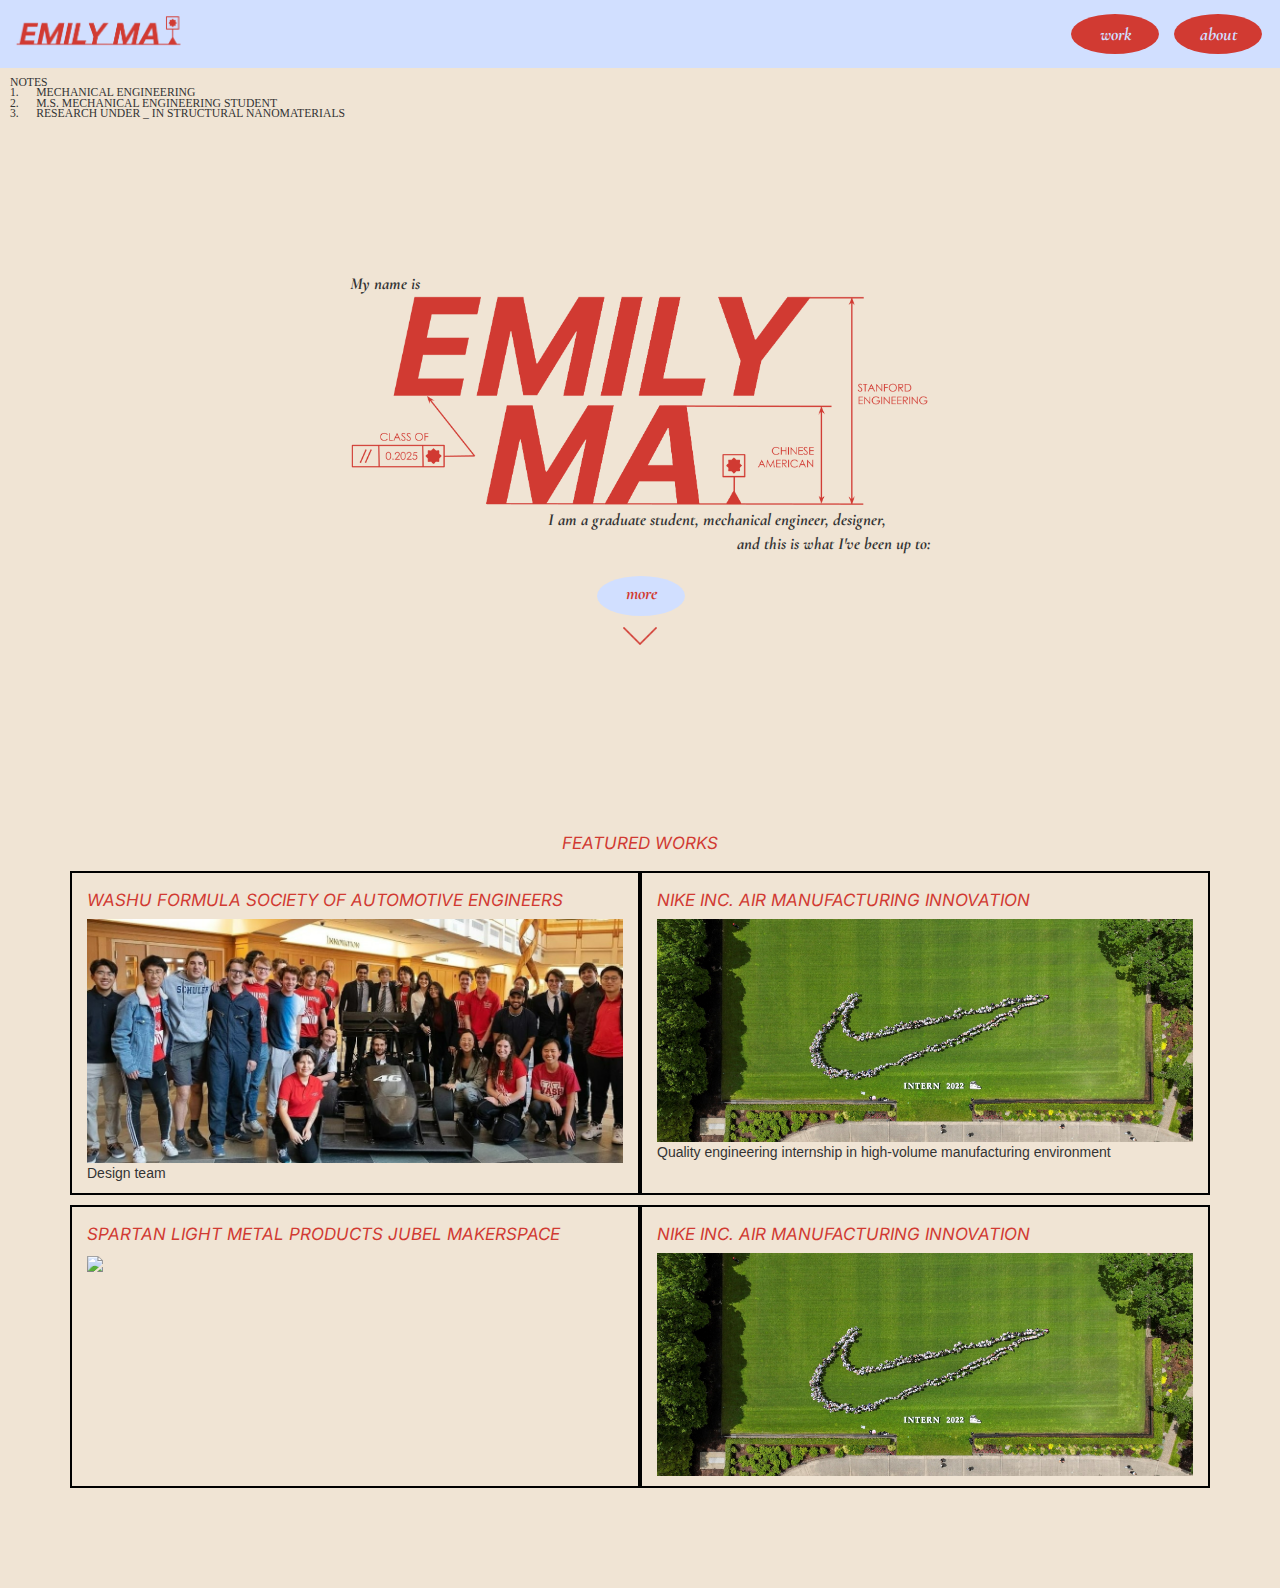
==== index.html @ bcf8a41b "blop" ====
<!DOCTYPE html>

<html lang="en">
    <meta name="viewport" content="width=device-width, initial-scale=1.0">
    <head>
        <link rel="stylesheet" href="https://cdn.jsdelivr.net/npm/bootstrap@4.0.0/dist/css/bootstrap.min.css" integrity="sha384-Gn5384xqQ1aoWXA+058RXPxPg6fy4IWvTNh0E263XmFcJlSAwiGgFAW/dAiS6JXm" crossorigin="anonymous">
        <link rel="stylesheet" href="style.css">
        <meta charset="utf-8">
        <meta name="viewport" content="width=device-width, initial-scale=1">
        <!-- Latest compiled and minified CSS -->
        <link rel="stylesheet" href="https://maxcdn.bootstrapcdn.com/bootstrap/3.4.1/css/bootstrap.min.css">

        <!-- jQuery library -->
            <script src="https://ajax.googleapis.com/ajax/libs/jquery/3.6.4/jquery.min.js"></script>

        <!-- Latest compiled JavaScript -->
        <script src="https://maxcdn.bootstrapcdn.com/bootstrap/3.4.1/js/bootstrap.min.js"></script>
        <link rel="stylesheet" href="https://maxcdn.bootstrapcdn.com/bootstrap/3.4.1/css/bootstrap.min.css">
        <script src="https://ajax.googleapis.com/ajax/libs/jquery/3.6.1/jquery.min.js"></script>
        <script src="https://maxcdn.bootstrapcdn.com/bootstrap/3.4.1/js/bootstrap.min.js"></script>
    </head>

    <body style="margin-bottom:100px; background-color: #F0E4D4;">
        <div class="sticky">
            <div>
          <p style="float:left">
            <a style="all: unset;" href="index.html"> <img src="nameheader.png" style="width:180px;padding-top:1px;"></a>
            </p>
          </div>
          <ul>
            <li class="ellipse"><a style="text-decoration: none; color:#D1DFFF" href="about.html">about</a></li>
            <li class="ellipse"><a style="text-decoration: none; color:#D1DFFF" href="work.html">work</a></li>
          </ul>
          <div style="clear:both;z-index: 10;"></div>
        </div>
        


        <p id="notes-block">
          NOTES <br/>
          1. &nbsp;&nbsp;&nbsp;&nbsp;&nbsp;MECHANICAL ENGINEERING  <br/>
          2. &nbsp;&nbsp;&nbsp;&nbsp;&nbsp;M.S. MECHANICAL ENGINEERING STUDENT  <br/>
          3. &nbsp;&nbsp;&nbsp;&nbsp;&nbsp;RESEARCH UNDER _ IN STRUCTURAL NANOMATERIALS<br/>
           <br/>
        </p>
        <div class="vert-center">
        <div>
        <p id="main-center-name-block"   style="padding-bottom:0px;">
            My name is <br/>
            <img src="namemain.png" style="width: 100%"> <br/>
            <p id="main-center-name-block" style="text-align:right; padding-top:0px;">
                I am a graduate student, mechanical engineer, designer, 
                &nbsp;&nbsp;&nbsp;&nbsp;&nbsp;&nbsp;&nbsp;&nbsp;&nbsp;&nbsp;
                <br/>
                and this is what I've been up to:
            </p>
        </p>
        <div id="more-parent">
          <li id='more' class="ellipse-more"><a style="text-decoration: none; color:#D13A32; margin-top:-3px;" href="#featured-works">more</a></li>
          <a href="#featured-works"><img src="arrow.png"  style="text-align:center; width: 40px; display:block; margin: auto;"> <br/></a>
      </div>
      
        </div>
        </div>
        
        <div id="featured-works" style="scroll-behavior: smooth;">
              <p  class="summary-experience-block-title" style="text-align:center; padding-top:30px;  font: size 25px">
                  FEATURED WORKS
              </p>
          </div>

        <div class="container" >
            <div class="row">
              <div class="col-md-6">
                <p class="summary-experience-block-title" style="margin-top:20px;">WASHU FORMULA SOCIETY OF AUTOMOTIVE ENGINEERS</p>
                <img src="racing1.JPG" style="width:100%;">
                Design team
              </div>
              <div class="col-md-6">
                <p class="summary-experience-block-title" style="margin-top:20px;">NIKE INC. AIR MANUFACTURING INNOVATION</p>
                <img src="nike1.jpg" style="width:100%;">
                Quality engineering internship in high-volume manufacturing environment
              </div>
            </div>    
        </div>
        <div class="container">
            <div class="row">
              <div class="col-md-6">
                <p class="summary-experience-block-title" style="margin-top:20px;">SPARTAN LIGHT METAL PRODUCTS JUBEL MAKERSPACE</p>
                <img src="makerspace1.jpg" style="width:100%;">
              </div>
              <div class="col-md-6" >
                <p class="summary-experience-block-title" style="margin-top:20px;">NIKE INC. AIR MANUFACTURING INNOVATION</p>
                <img src="nike1.jpg" style="width:100%;">
              </div>
            </div>    
        </div>
        
        
      </body>
</html>
---- style.css ----
@import url('https://fonts.googleapis.com/css2?family=ADLaM+Display&family=Cormorant+Garamond:ital,wght@0,300;1,400&family=Inter:wght@800&display=swap');
@import url('https://fonts.googleapis.com/css2?family=ADLaM+Display&family=Cormorant+Garamond:ital@1&family=Inter:wght@600;800&display=swap');

.dot {
    height: 105px;
    width: 105px;
    background-color: #bbb;
    border-radius: 50%;
    display: inline-block;
    text-align: center;
    top: 50%;
  }

.center {
    border: 5px solid;
    margin: auto;
    width: 50%;
    padding: 10px;
}

#notes-block {
    /*border: 2px solid green;*/
    margin:10px;
    font-size: smaller;
    font-family: 'Century Gothic';
    line-height: 90%;

}

#summary-experience-block {
    /*border: 2px solid green;*/
    margin:40px;
    margin-left:50px;
    margin-right:50px;
    font-size: 11px;
    font-family: 'Century Gothic';
    line-height: 90%;
    padding:20px;

}

.summary-experience-block-title {
    font-family: 'INTER';
    font-size: 17px;
    font-style:italic;
    line-height: 90%;
    color: #D13A32;

}
#main-center-name-block {
    /*border: 2px solid green;*/
    margin:10px;
    font-family: 'Cormorant Garamond';
    font-weight:800;
    font-style:italic;
    font-size:larger;
    margin: auto;
    padding:10px;
    width:100%;
    max-width:600px;
}

#more {
    /*border: 2px solid green;*/
    font-family: 'Cormorant Garamond';
    font-weight:800;
    font-style:italic;
    font-size:18px;
    text-align:center;
}

#more-parent {
    /*border: 2px solid green;*/
    margin: 0 auto;
    width:100px;
}
.sticky{
    position:sticky;
    top: 0px;
    background-color: #D1DFFF;
    color: #fff;
    padding: 13px;
    padding-bottom:8px;
    text-align:center;
    font-size:18px;
    z-index: 10;
}



ul {
    list-style-type: none;
    margin: 0;
    padding: 0;
        
}
li {
    display: inline;
    float: right;
    margin-right:5px;
    margin-left:10px;

}
a {
    display: block;
    padding: 8px;
    background-color: #dddddd;
    color:#D1DFFF;
    text-decoration: none;
    font-family:'Cormorant Garamond';
    font-style:italic;
    font-weight:800;

}
.ellipse:hover {
    background-color: #9a2822;
}
.ellipse{
    background-color: #D13A32;
    height: 40px;
    width: 88px;
    border-radius: 50%; 
    margin-top:1px;
    margin-bottom:5px;
}
.ellipse-more:hover {
    background-color: #aac4ff;
}
.ellipse-more{
    background-color: #D1DFFF;
    height: 40px;
    width: 88px;
    border-radius: 50%; 
}
    
#email-hove:hover {
    color: #9a2822;
}


.col-md-6 {
    border:2px solid  black;
    margin-top:10px; 
    padding-bottom:10px;

}

.vert-center{
    display: flex;
    align-items: center;
    justify-content: center;
    height: 74vh;
    min-height:300px;
    
}
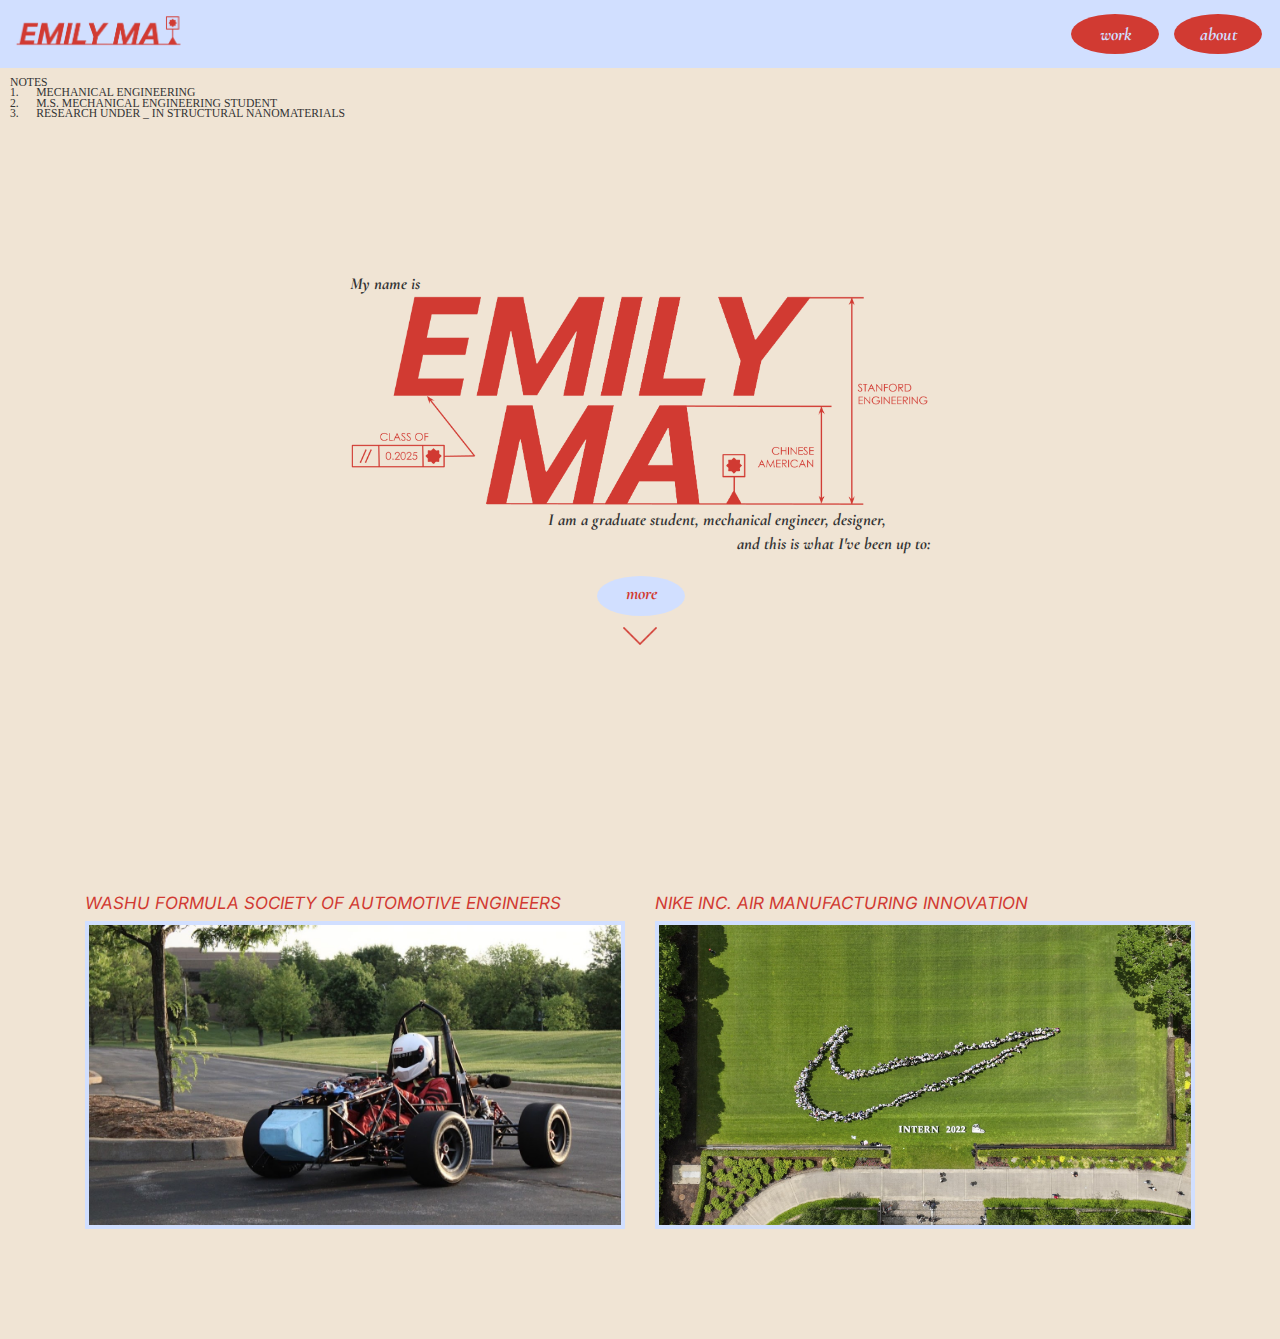
==== commit 2642aec3: "featured stuff" ====
--- a/index.html
+++ b/index.html
@@ -33,7 +33,6 @@
           </ul>
           <div style="clear:both;z-index: 10;"></div>
         </div>
-        
 
 
         <p id="notes-block">
@@ -64,25 +63,31 @@
         </div>
         
         <div id="featured-works" style="scroll-behavior: smooth;">
-              <p  class="summary-experience-block-title" style="text-align:center; padding-top:30px;  font: size 25px">
-                  FEATURED WORKS
+              <p  class="summary-experience-block-title" style="text-align:center; padding-top:50px;  font: size 25px">
+                  
               </p>
           </div>
 
         <div class="container" >
             <div class="row">
-              <div class="col-md-6">
-                <p class="summary-experience-block-title" style="margin-top:20px;">WASHU FORMULA SOCIETY OF AUTOMOTIVE ENGINEERS</p>
-                <img src="racing1.JPG" style="width:100%;">
-                Design team
+              <div class="col-md-6" >
+                <a style="all: unset;" href="washufsae.html"><p class="summary-experience-block-title" style="margin-top:20px;">WASHU FORMULA SOCIETY OF AUTOMOTIVE ENGINEERS</p> </a>
+                <a style="all: unset;" href="washufsae.html"><img src="racing1.JPG" style="width:100%; display:block;" id="1" class="image-slideshow"></a>
+                <a style="all: unset;" href="washufsae.html"><img src="racing2.jpeg" style="width:100%;" id="3" class="image-slideshow"></a>
+                <a style="all: unset;" href="washufsae.html"><img src="racing3.JPG" style="width:100%;" id="5" class="image-slideshow"></a>
+                
               </div>
-              <div class="col-md-6">
-                <p class="summary-experience-block-title" style="margin-top:20px;">NIKE INC. AIR MANUFACTURING INNOVATION</p>
-                <img src="nike1.jpg" style="width:100%;">
-                Quality engineering internship in high-volume manufacturing environment
+              <div class="col-md-6" >
+                <a style="all: unset;" href="nike.html"><p class="summary-experience-block-title" style="margin-top:20px;">NIKE INC. AIR MANUFACTURING INNOVATION</p></a>
+                <a style="all: unset;" href="nike.html"> <img src="nike1.jpg" style="width:100%; display:block;" id="2" class="image-slideshow"> </a>
+                <a style="all: unset;" href="nike.html"><img src="nike2.jpg" style="width:100%;" id="4" class="image-slideshow"></a>
+                <a style="all: unset;" href="nike.html"><img src="nike3.jpg" style="width:100%;" id="6" class="image-slideshow"></a>
+                
               </div>
             </div>    
         </div>
+
+        <!-- 
         <div class="container">
             <div class="row">
               <div class="col-md-6">
@@ -95,8 +100,33 @@
               </div>
             </div>    
         </div>
+        -->
         
-        
+        <script>
+          
+          var currentDisplayedFeaturedImage =1;
+          slideshowImages();
+          function slideshowImages() {
+              document.getElementById(currentDisplayedFeaturedImage).style.display = "none";
+              
+              if (currentDisplayedFeaturedImage<5){
+                currentDisplayedFeaturedImage++;
+                currentDisplayedFeaturedImage++;
+                document.getElementById(currentDisplayedFeaturedImage).style.display = "block";
+                currentDisplayedFeaturedImage--;
+                } else {
+                  document.getElementById(6).style.display = "none";
+                  currentDisplayedFeaturedImage=2;
+                  document.getElementById(currentDisplayedFeaturedImage).style.display = "block";
+                  
+                  currentDisplayedFeaturedImage =1;
+                  document.getElementById(currentDisplayedFeaturedImage).style.display = "block";
+                    
+                }
+              setTimeout(slideshowImages, 2000);
+          }
+         
+      </script>
       </body>
 </html>
 
--- a/style.css
+++ b/style.css
@@ -139,10 +139,9 @@
 
 
 .col-md-6 {
-    border:2px solid  black;
+    
     margin-top:10px; 
     padding-bottom:10px;
-
 }
 
 .vert-center{
@@ -152,4 +151,8 @@
     height: 74vh;
     min-height:300px;
     
-}+}
+.image-slideshow{
+    display:none;
+    border:4px solid #D1DFFF;
+}
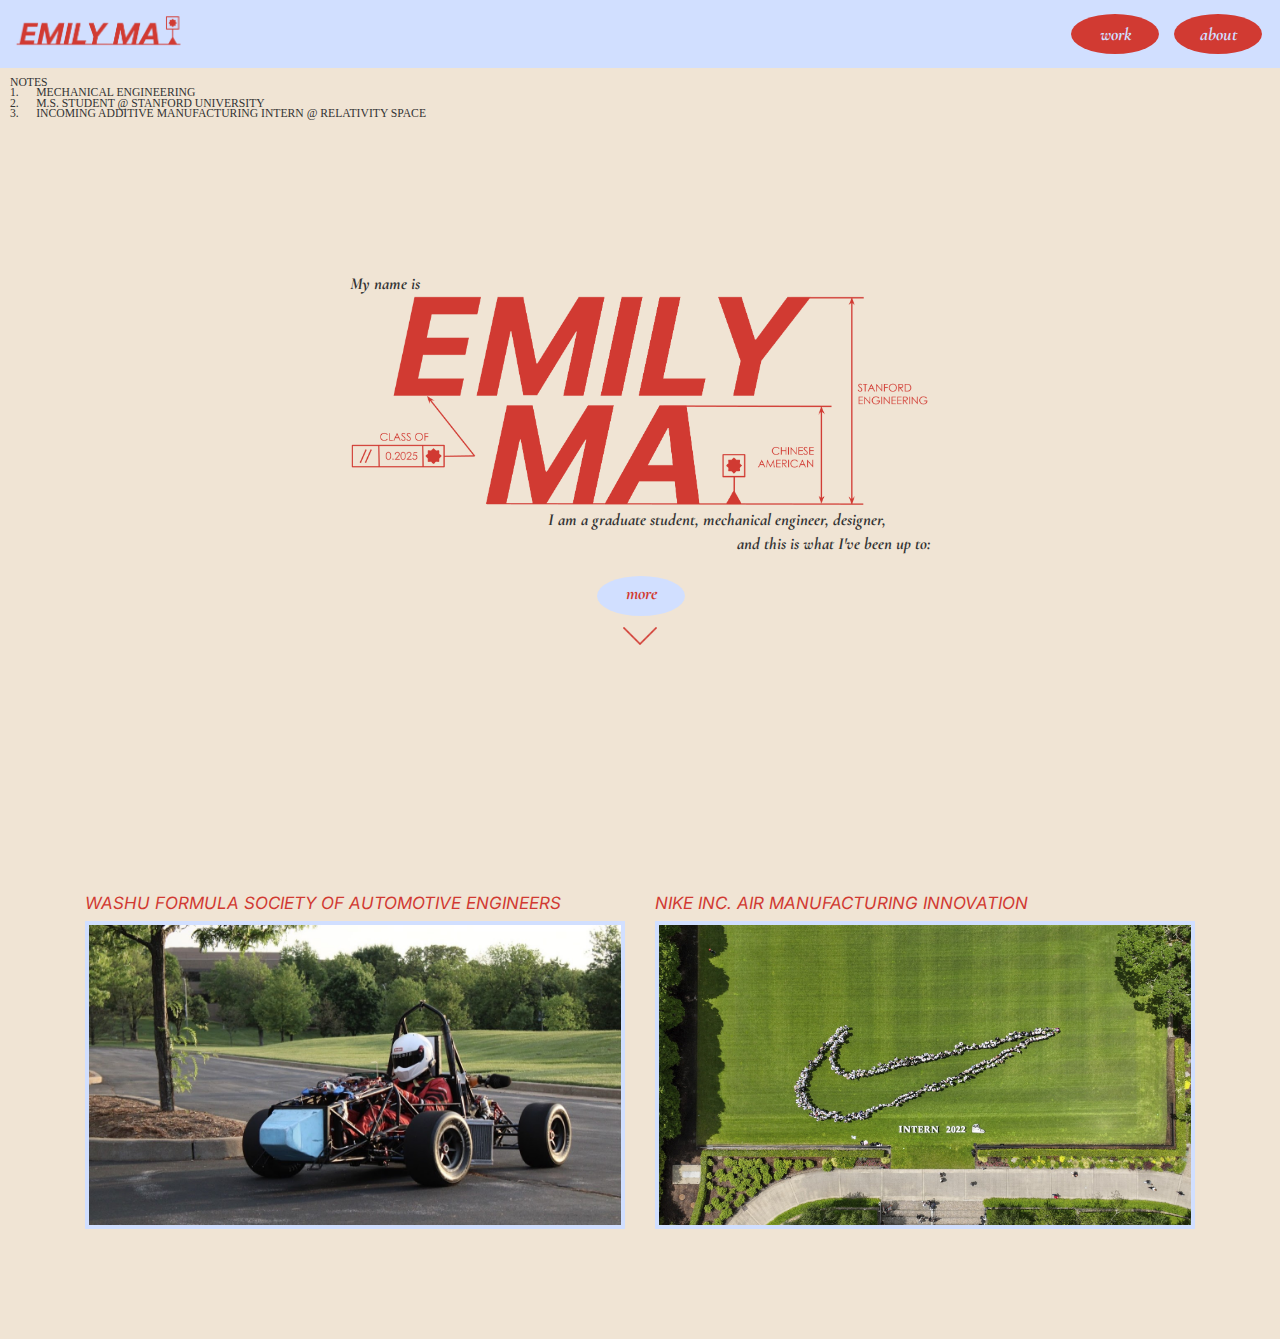
==== commit 37f443d2: "font colors" ====
--- a/index.html
+++ b/index.html
@@ -38,8 +38,8 @@
         <p id="notes-block">
           NOTES <br/>
           1. &nbsp;&nbsp;&nbsp;&nbsp;&nbsp;MECHANICAL ENGINEERING  <br/>
-          2. &nbsp;&nbsp;&nbsp;&nbsp;&nbsp;M.S. MECHANICAL ENGINEERING STUDENT  <br/>
-          3. &nbsp;&nbsp;&nbsp;&nbsp;&nbsp;RESEARCH UNDER _ IN STRUCTURAL NANOMATERIALS<br/>
+          2. &nbsp;&nbsp;&nbsp;&nbsp;&nbsp;M.S. STUDENT @  <span class="bold-on-hover"><a class="bold-on-hover" href="https://me.stanford.edu/" target="_blank">STANFORD UNIVERSITY</a></span> <br/>
+          3. &nbsp;&nbsp;&nbsp;&nbsp;&nbsp;INCOMING ADDITIVE MANUFACTURING INTERN @ <span class="bold-on-hover"><a class="bold-on-hover" href="https://www.relativityspace.com/" target="_blank">RELATIVITY SPACE</a></span><br/>
            <br/>
         </p>
         <div class="vert-center">
@@ -66,7 +66,7 @@
               <p  class="summary-experience-block-title" style="text-align:center; padding-top:50px;  font: size 25px">
                   
               </p>
-          </div>
+        </div>
 
         <div class="container" >
             <div class="row">
--- a/style.css
+++ b/style.css
@@ -29,6 +29,7 @@
 
 #summary-experience-block {
     /*border: 2px solid green;*/
+    
     margin:40px;
     margin-left:50px;
     margin-right:50px;
@@ -40,6 +41,7 @@
 }
 
 .summary-experience-block-title {
+    
     font-family: 'INTER';
     font-size: 17px;
     font-style:italic;
@@ -139,7 +141,6 @@
 
 
 .col-md-6 {
-    
     margin-top:10px; 
     padding-bottom:10px;
 }
@@ -156,3 +157,93 @@
     display:none;
     border:4px solid #D1DFFF;
 }
+
+
+.about-subheading-role-description{
+    text-decoration: none;
+    font-family:'Cormorant Garamond';
+    font-style:italic;
+    font-weight:800;
+    font-size:medium;
+}
+
+
+
+.scrolling_text {
+    width: 100%;
+    overflow: hidden;
+    display: flex;
+    white-space: nowrap;
+}
+
+@keyframes animate_text {
+    from {
+      transform: translate3d(0, 0, 0);
+    }
+    to {
+      transform: translate3d(-100%, 0, 0);
+    }
+}
+.text {
+    font-size: 25px;
+    color: #003049;
+    animation: animate_text 30s linear infinite; /* The animation property */
+    font-family: 'INTER';
+    font-style:italic;
+}
+
+.image-test {
+    opacity: 1;
+    display: block;
+    width: 100%;
+    height: auto;
+    transition: .5s ease;
+    backface-visibility: hidden;
+  }
+
+.middle-test {
+    transition: .5s ease;
+    opacity: 0;
+    position: absolute;
+    top: 50%;
+    left: 50%;
+    transform: translate(-50%, -50%);
+    -ms-transform: translate(-50%, -50%);
+    text-align: center;
+  }
+
+/* experience photo darkens on hover */
+.container-test:hover .image-test {
+    filter:brightness(70%);     
+}
+
+.container-test:hover .middle-test {
+    opacity: 1;
+  }
+  
+/* hovering over experience shows */
+.text-test {
+    background-color: #003049;
+    color: #D1DFFF;
+    font-size: 13px;
+    font-family:Georgia;
+    padding: 16px 16px;
+  }
+
+  .bold-on-hover a:hover {
+    all:unset;
+    font-weight: bolder;
+    color: #003049;
+  }
+  .bold-on-hover{
+    all:unset;
+    
+    
+  }
+
+  
+  
+  
+
+
+  
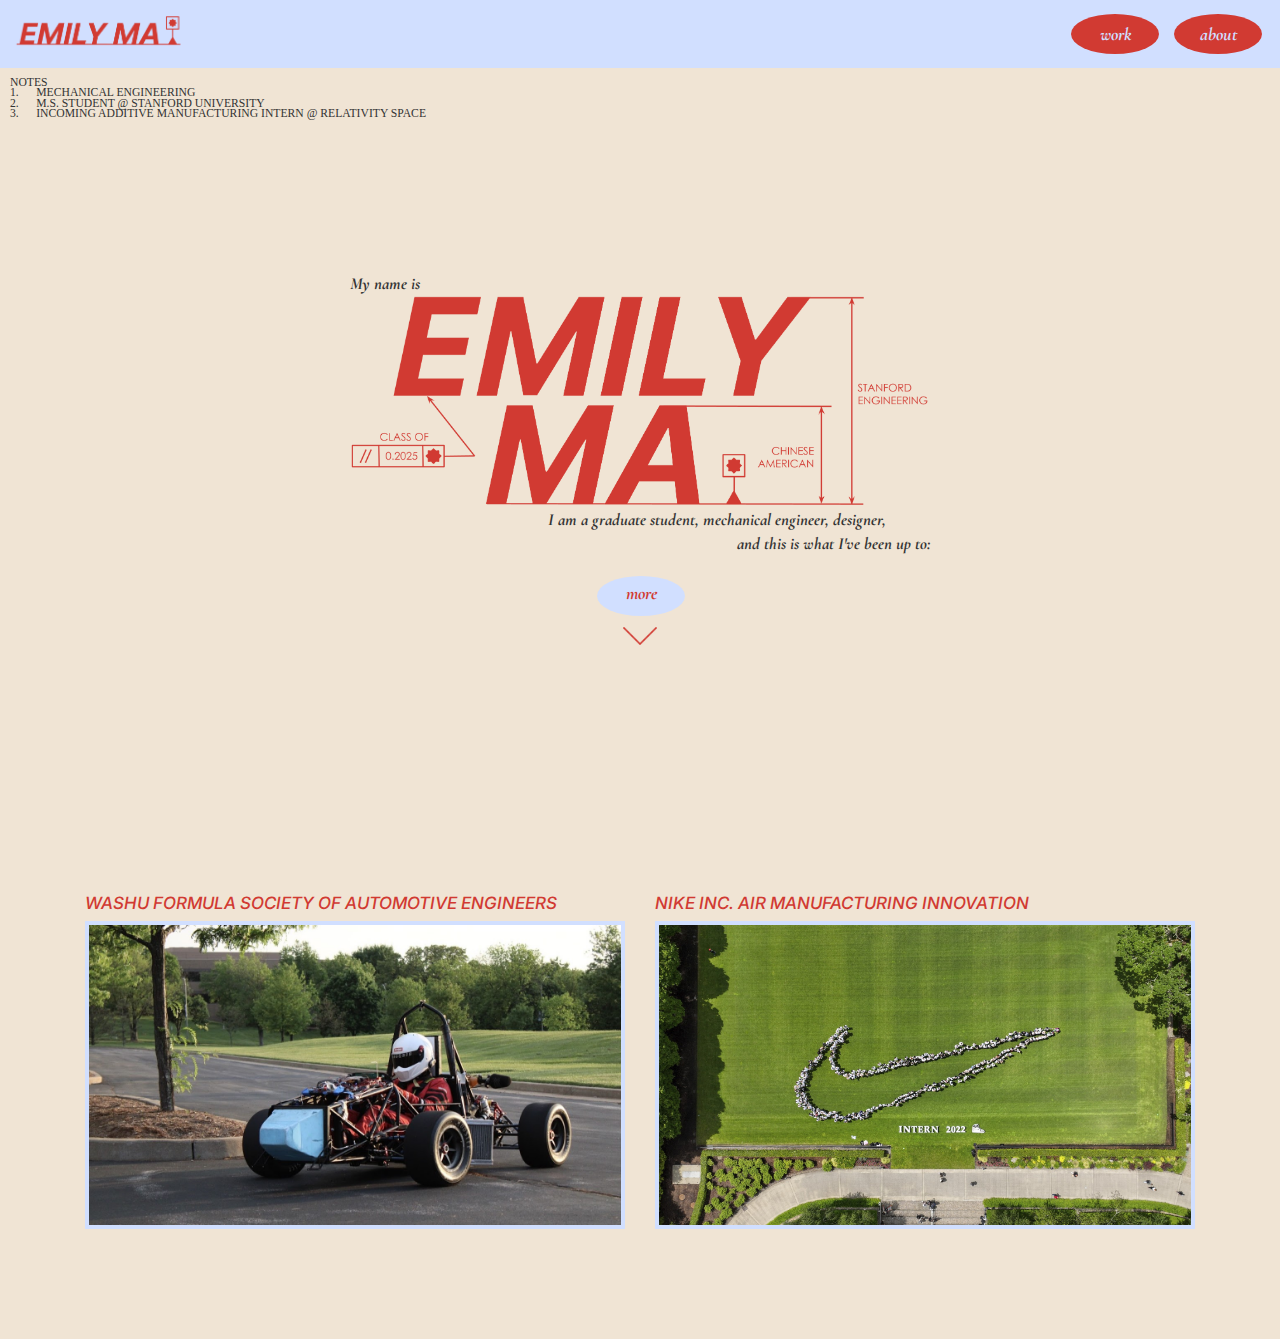
==== commit 8690a243: "bro fonts again" ====
--- a/index.html
+++ b/index.html
@@ -71,7 +71,11 @@
         <div class="container" >
             <div class="row">
               <div class="col-md-6" >
-                <a style="all: unset;" href="washufsae.html"><p class="summary-experience-block-title" style="margin-top:20px;">WASHU FORMULA SOCIETY OF AUTOMOTIVE ENGINEERS</p> </a>
+                <a style="all: unset;" href="washufsae.html">
+                  <p class="summary-experience-block-title" style="margin-top:20px;">
+                    WASHU FORMULA SOCIETY OF AUTOMOTIVE ENGINEERS
+                  </p> 
+                </a>
                 <a style="all: unset;" href="washufsae.html"><img src="racing1.JPG" style="width:100%; display:block;" id="1" class="image-slideshow"></a>
                 <a style="all: unset;" href="washufsae.html"><img src="racing2.jpeg" style="width:100%;" id="3" class="image-slideshow"></a>
                 <a style="all: unset;" href="washufsae.html"><img src="racing3.JPG" style="width:100%;" id="5" class="image-slideshow"></a>
--- a/style.css
+++ b/style.css
@@ -45,6 +45,7 @@
     font-family: 'INTER';
     font-size: 17px;
     font-style:italic;
+    font-weight:500;
     line-height: 90%;
     color: #D13A32;
 
@@ -174,6 +175,7 @@
     overflow: hidden;
     display: flex;
     white-space: nowrap;
+    font-weight: 800;
 }
 
 @keyframes animate_text {
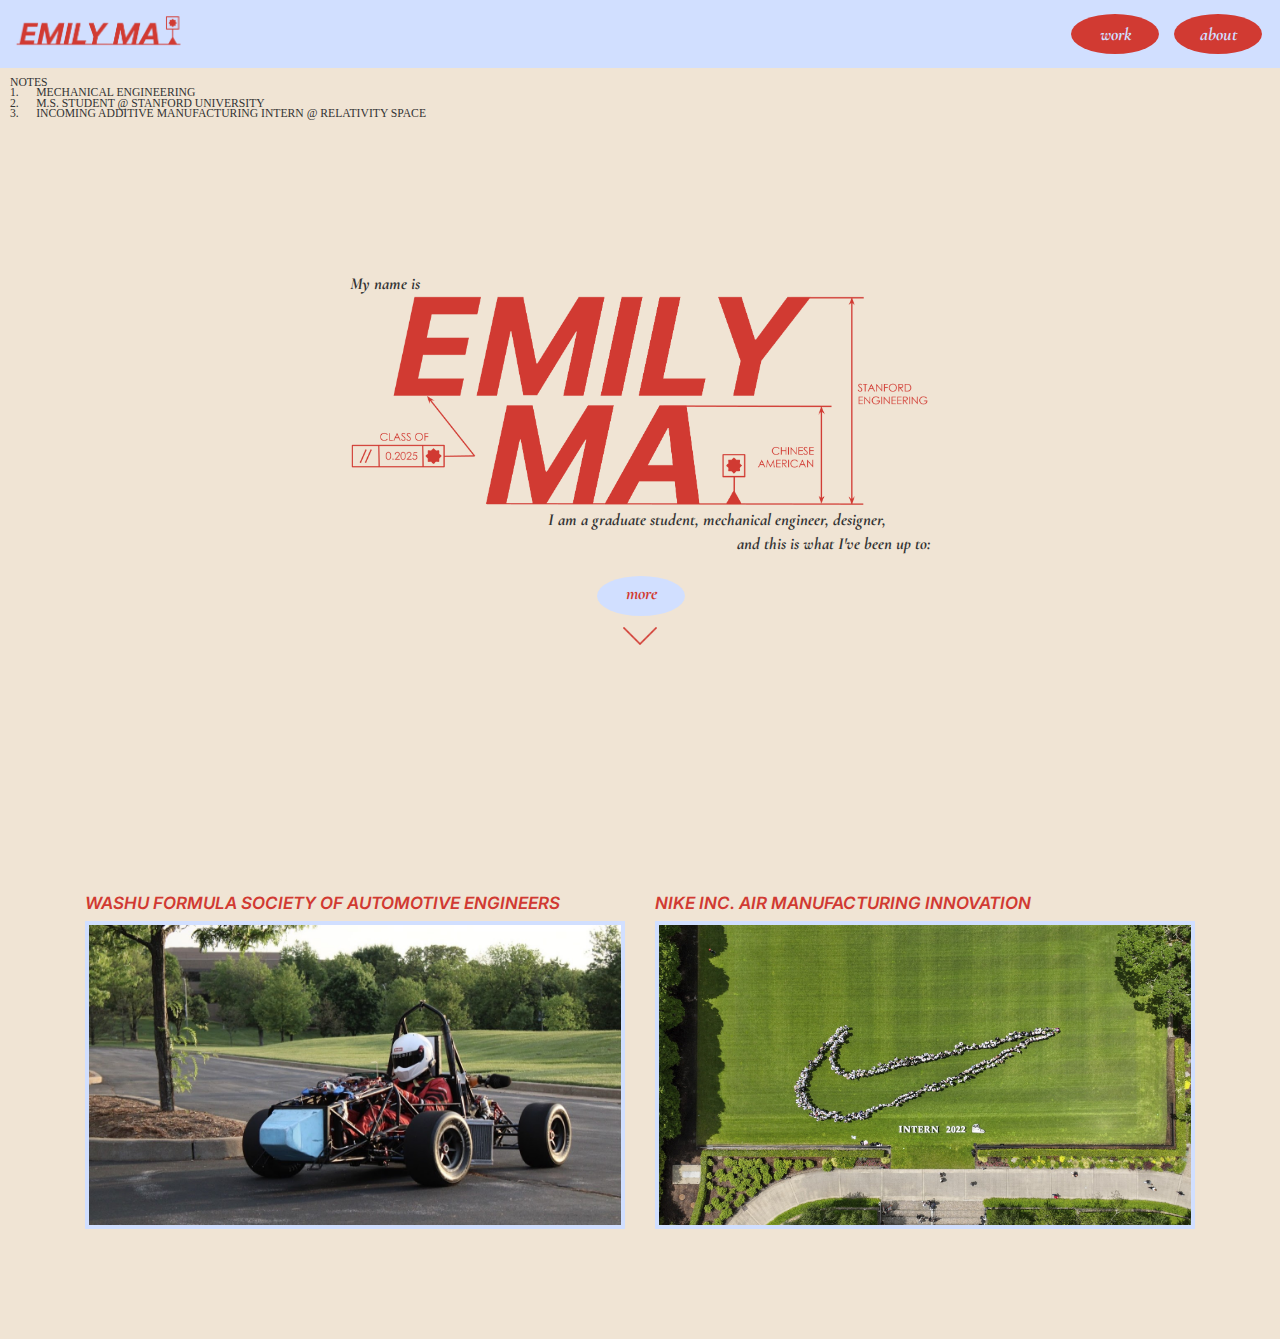
==== commit c60b95e5: "final test" ====
--- a/index.html
+++ b/index.html
@@ -72,7 +72,7 @@
             <div class="row">
               <div class="col-md-6" >
                 <a style="all: unset;" href="washufsae.html">
-                  <p class="summary-experience-block-title" style="margin-top:20px;">
+                  <p class="summary-experience-block-title" style="margin-top:20px;font-family:INTER; font-weight:600;font-style:italic;">
                     WASHU FORMULA SOCIETY OF AUTOMOTIVE ENGINEERS
                   </p> 
                 </a>
@@ -82,7 +82,11 @@
                 
               </div>
               <div class="col-md-6" >
-                <a style="all: unset;" href="nike.html"><p class="summary-experience-block-title" style="margin-top:20px;">NIKE INC. AIR MANUFACTURING INNOVATION</p></a>
+                <a style="all: unset;" href="nike.html">
+                  <p class="summary-experience-block-title" style="margin-top:20px;font-family:INTER; font-weight:600;font-style:italic;">
+                    NIKE INC. AIR MANUFACTURING INNOVATION
+                  </p>
+                </a>
                 <a style="all: unset;" href="nike.html"> <img src="nike1.jpg" style="width:100%; display:block;" id="2" class="image-slideshow"> </a>
                 <a style="all: unset;" href="nike.html"><img src="nike2.jpg" style="width:100%;" id="4" class="image-slideshow"></a>
                 <a style="all: unset;" href="nike.html"><img src="nike3.jpg" style="width:100%;" id="6" class="image-slideshow"></a>
--- a/style.css
+++ b/style.css
@@ -175,7 +175,8 @@
     overflow: hidden;
     display: flex;
     white-space: nowrap;
-    font-weight: 800;
+    font-weight:600;
+
 }
 
 @keyframes animate_text {
@@ -191,6 +192,7 @@
     color: #003049;
     animation: animate_text 30s linear infinite; /* The animation property */
     font-family: 'INTER';
+    font-weight:600;
     font-style:italic;
 }
 
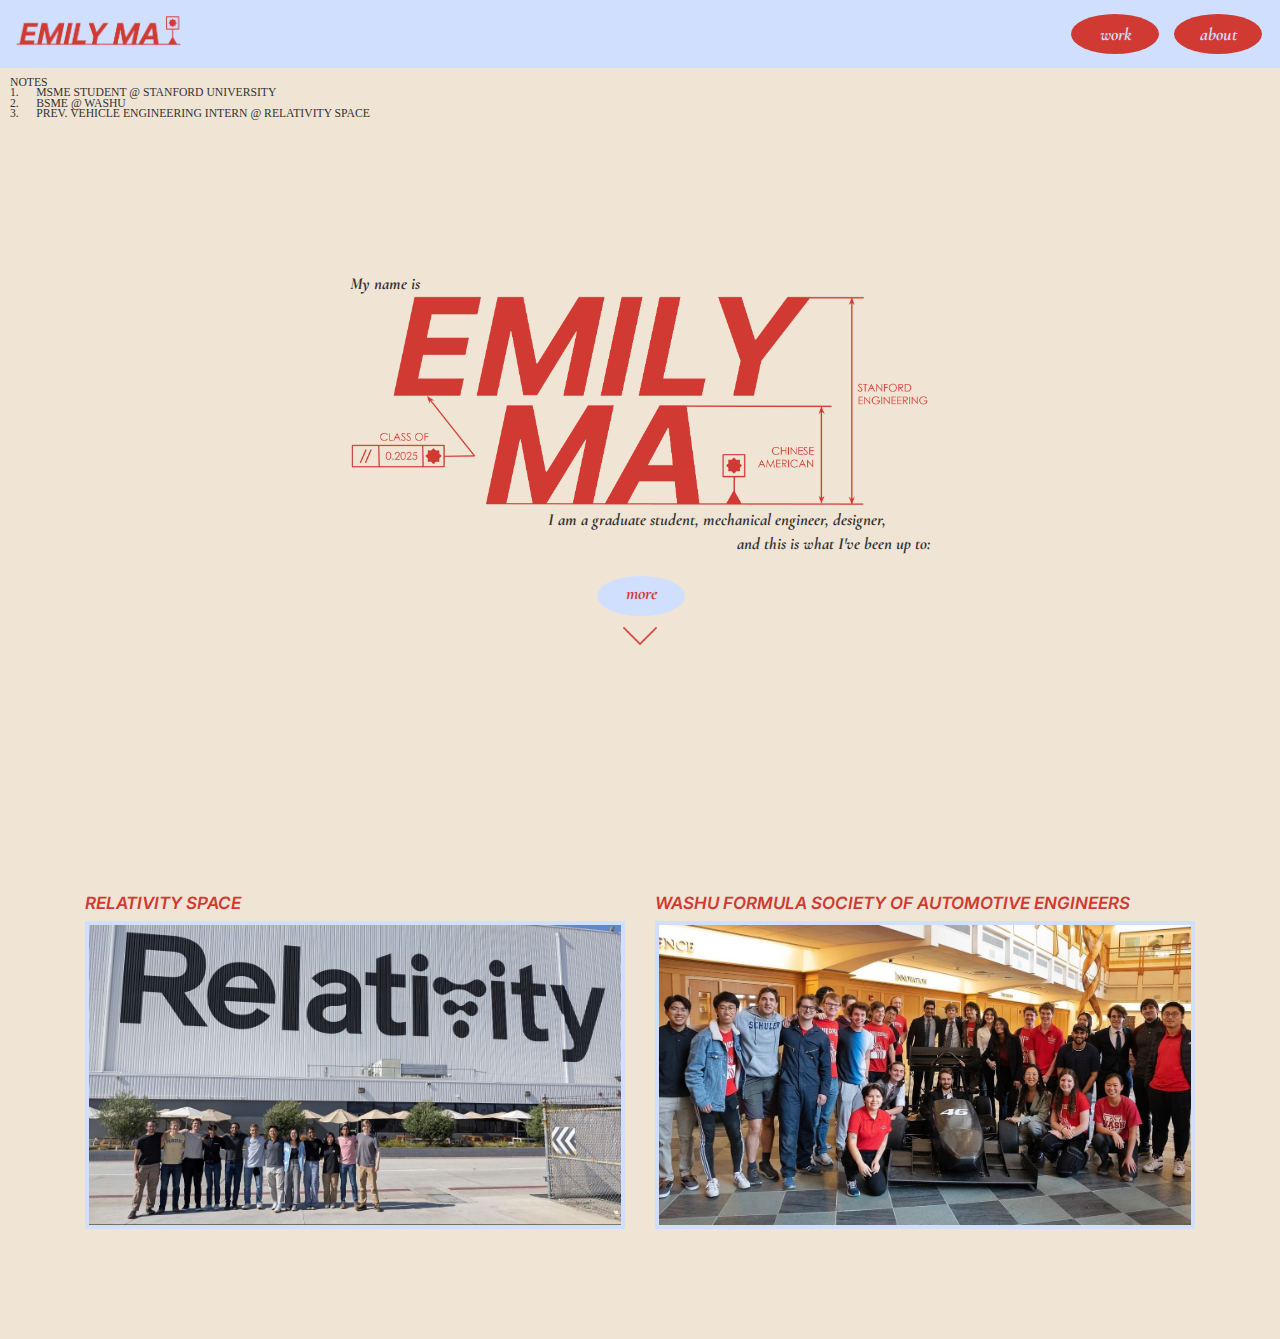
==== commit 5e24a737: "sorry for party rocking" ====
--- a/index.html
+++ b/index.html
@@ -37,9 +37,9 @@
 
         <p id="notes-block">
           NOTES <br/>
-          1. &nbsp;&nbsp;&nbsp;&nbsp;&nbsp;MECHANICAL ENGINEERING  <br/>
-          2. &nbsp;&nbsp;&nbsp;&nbsp;&nbsp;M.S. STUDENT @  <span class="bold-on-hover"><a class="bold-on-hover" href="https://me.stanford.edu/" target="_blank">STANFORD UNIVERSITY</a></span> <br/>
-          3. &nbsp;&nbsp;&nbsp;&nbsp;&nbsp;INCOMING ADDITIVE MANUFACTURING INTERN @ <span class="bold-on-hover"><a class="bold-on-hover" href="https://www.relativityspace.com/" target="_blank">RELATIVITY SPACE</a></span><br/>
+          1. &nbsp;&nbsp;&nbsp;&nbsp;&nbsp;MSME STUDENT @  <span class="bold-on-hover"><a class="bold-on-hover" href="https://me.stanford.edu/" target="_blank">STANFORD UNIVERSITY</a></span> <br/>
+          2. &nbsp;&nbsp;&nbsp;&nbsp;&nbsp;BSME @ WASHU  <br/>
+          3. &nbsp;&nbsp;&nbsp;&nbsp;&nbsp;PREV. VEHICLE ENGINEERING INTERN @ <span class="bold-on-hover"><a class="bold-on-hover" href="https://www.relativityspace.com/" target="_blank">RELATIVITY SPACE</a></span><br/>
            <br/>
         </p>
         <div class="vert-center">
@@ -71,25 +71,25 @@
         <div class="container" >
             <div class="row">
               <div class="col-md-6" >
-                <a style="all: unset;" href="washufsae.html">
+                <a style="all: unset;" href="relativity.html">
                   <p class="summary-experience-block-title" style="margin-top:20px;font-family:INTER; font-weight:600;font-style:italic;">
-                    WASHU FORMULA SOCIETY OF AUTOMOTIVE ENGINEERS
+                    RELATIVITY SPACE
                   </p> 
                 </a>
-                <a style="all: unset;" href="washufsae.html"><img src="racing1.JPG" style="width:100%; display:block;" id="1" class="image-slideshow"></a>
-                <a style="all: unset;" href="washufsae.html"><img src="racing2.jpeg" style="width:100%;" id="3" class="image-slideshow"></a>
-                <a style="all: unset;" href="washufsae.html"><img src="racing3.JPG" style="width:100%;" id="5" class="image-slideshow"></a>
+                <a style="all: unset;" href="relativity.html"><img src="relativity1.JPG" style="width:100%; display:block;" id="1" class="image-slideshow"></a>
+                <a style="all: unset;" href="relativity.html"><img src="relativity2.jpg" style="width:100%;" id="3" class="image-slideshow"></a>
+                <a style="all: unset;" href="relativity.html"><img src="relativity3.jpg" style="width:100%;" id="5" class="image-slideshow"></a>
                 
               </div>
               <div class="col-md-6" >
                 <a style="all: unset;" href="nike.html">
                   <p class="summary-experience-block-title" style="margin-top:20px;font-family:INTER; font-weight:600;font-style:italic;">
-                    NIKE INC. AIR MANUFACTURING INNOVATION
+                    WASHU FORMULA SOCIETY OF AUTOMOTIVE ENGINEERS
                   </p>
                 </a>
-                <a style="all: unset;" href="nike.html"> <img src="nike1.jpg" style="width:100%; display:block;" id="2" class="image-slideshow"> </a>
-                <a style="all: unset;" href="nike.html"><img src="nike2.jpg" style="width:100%;" id="4" class="image-slideshow"></a>
-                <a style="all: unset;" href="nike.html"><img src="nike3.jpg" style="width:100%;" id="6" class="image-slideshow"></a>
+                <a style="all: unset;" href="washufsae.html"> <img src="racing1.JPG" style="width:100%; display:block;" id="2" class="image-slideshow"> </a>
+                <a style="all: unset;" href="washufsae.html"><img src="racing2.jpeg" style="width:100%;" id="4" class="image-slideshow"></a>
+                <a style="all: unset;" href="washufsae.html"><img src="racing3.JPG" style="width:100%;" id="6" class="image-slideshow"></a>
                 
               </div>
             </div>    
--- a/style.css
+++ b/style.css
@@ -1,5 +1,6 @@
 @import url('https://fonts.googleapis.com/css2?family=ADLaM+Display&family=Cormorant+Garamond:ital,wght@0,300;1,400&family=Inter:wght@800&display=swap');
 @import url('https://fonts.googleapis.com/css2?family=ADLaM+Display&family=Cormorant+Garamond:ital@1&family=Inter:wght@600;800&display=swap');
+@import url('https://fonts.googleapis.com/css2?family=Libre+Baskerville:ital,wght@0,400;0,700;1,400&display=swap');
 
 .dot {
     height: 105px;
@@ -76,6 +77,38 @@
     /*border: 2px solid green;*/
     margin: 0 auto;
     width:100px;
+}
+
+#about-link-hov {
+    all:unset;
+    font-weight:bolder
+
+}
+
+#about-link-hov:hover {
+    color: #9a2822;
+}
+
+#personalproject-heading{
+    font-family:'Libre Baskerville';
+    font-weight:700;
+    font-size:40px;
+    color: #023f7a;
+}
+.personalproject-subheading{
+    all:unset;
+    font-family:'Libre Baskerville';
+    font-weight:700;
+    font-size:30px;
+    color: #023f7a;
+    padding-right:30px;
+    position:absolute;
+    right: 50px;
+}
+
+.personalproject-caption{
+    all:unset;
+    font-size:20;
 }
 .sticky{
     position:sticky;
@@ -159,6 +192,11 @@
     border:4px solid #D1DFFF;
 }
 
+.image-slideshow2{
+    display:none;
+    border:4px solid #D1DFFF;
+}
+
 
 .about-subheading-role-description{
     text-decoration: none;
@@ -247,7 +285,29 @@
 
   
   
-  
-
-
-  
+  #background-mahjong-bird{
+    padding-top:30px;
+    margin-top:10px;
+    background-image: url("path1789.png");
+    background-repeat: no-repeat, repeat;
+
+    background-size:30%;
+    background-attachment: fixed;
+    background-position: 2% 100px;
+    
+    
+    
+    /*
+    
+    background-repeat: repeat-y;
+    background-position: 2% 0%;
+    
+    background-repeat:no-repeat;
+    
+    */
+    
+  }
+  
+
+
+  
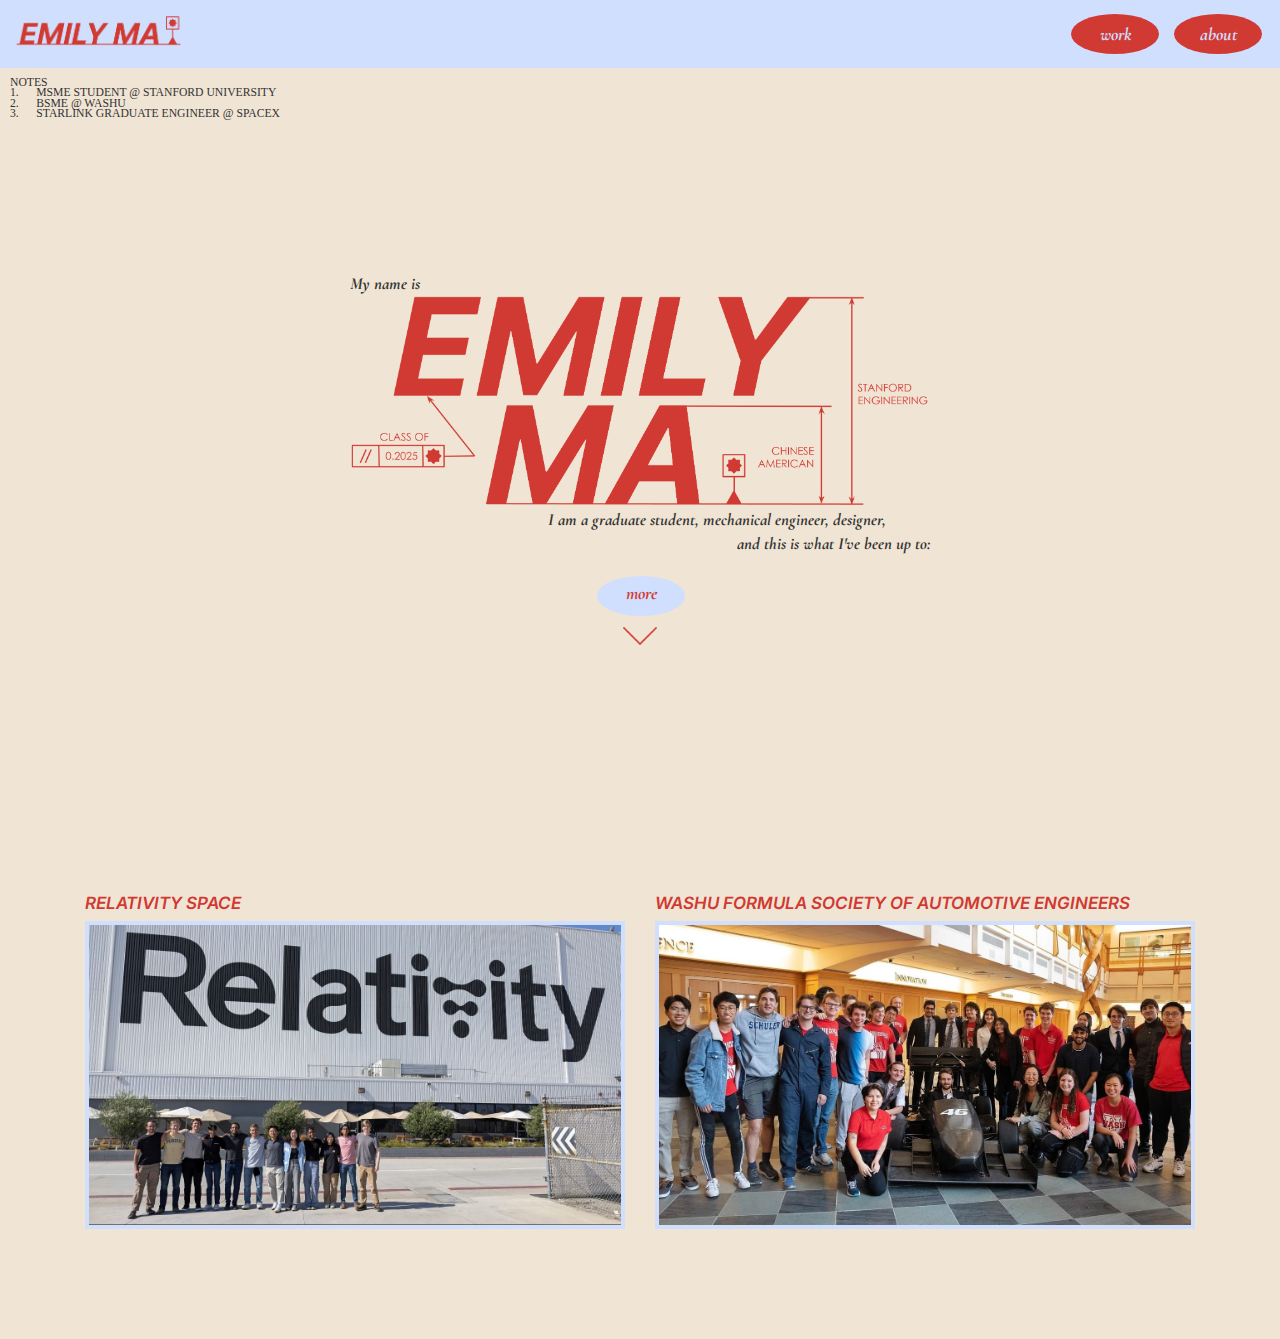
==== commit 5704ed4b: "goodtime" ====
--- a/index.html
+++ b/index.html
@@ -39,7 +39,7 @@
           NOTES <br/>
           1. &nbsp;&nbsp;&nbsp;&nbsp;&nbsp;MSME STUDENT @  <span class="bold-on-hover"><a class="bold-on-hover" href="https://me.stanford.edu/" target="_blank">STANFORD UNIVERSITY</a></span> <br/>
           2. &nbsp;&nbsp;&nbsp;&nbsp;&nbsp;BSME @ WASHU  <br/>
-          3. &nbsp;&nbsp;&nbsp;&nbsp;&nbsp;PREV. VEHICLE ENGINEERING INTERN @ <span class="bold-on-hover"><a class="bold-on-hover" href="https://www.relativityspace.com/" target="_blank">RELATIVITY SPACE</a></span><br/>
+          3. &nbsp;&nbsp;&nbsp;&nbsp;&nbsp;STARLINK GRADUATE ENGINEER @ <span class="bold-on-hover"><a class="bold-on-hover" href="https://www.spacex.com/" target="_blank">SPACEX</a></span><br/>
            <br/>
         </p>
         <div class="vert-center">
